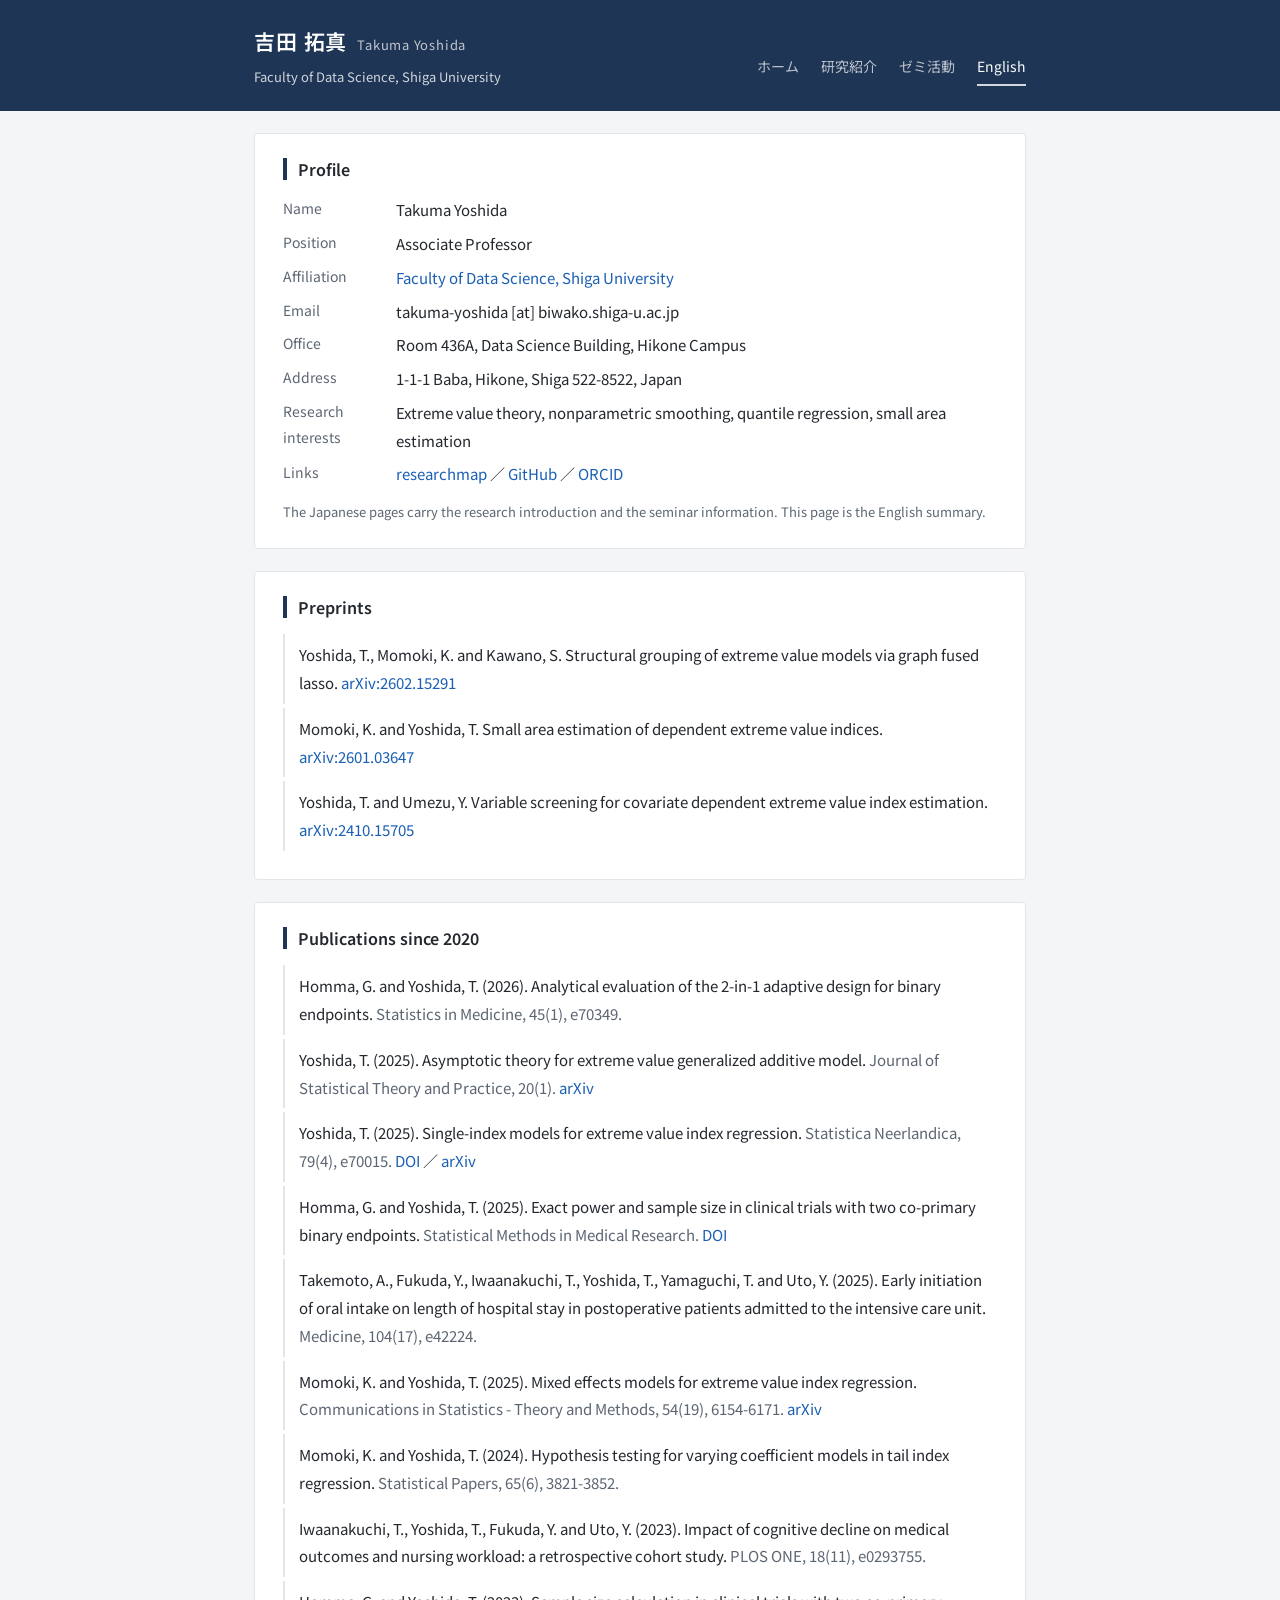
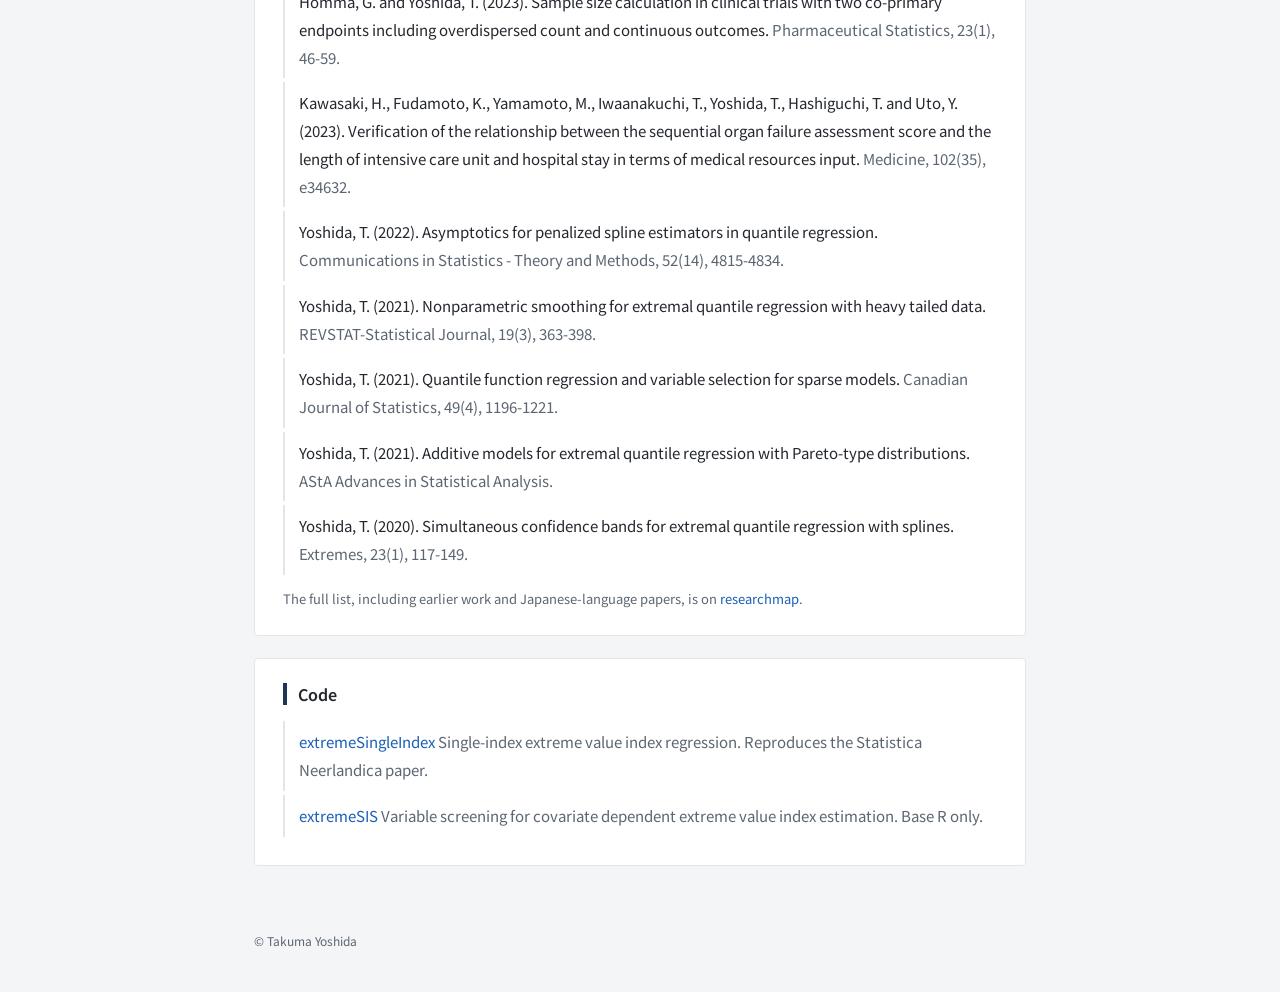
==== english.html @ 2ed0a816 "Add an English page Fourth tab for international readers: profile, preprints, English papers since 2" ====
<!DOCTYPE html>
<html lang="en">
<head>
<meta charset="utf-8">
<meta name="viewport" content="width=device-width, initial-scale=1">
<title>Takuma Yoshida | Shiga University</title>
<meta name="description" content="Takuma Yoshida, Associate Professor, Faculty of Data Science, Shiga University. Extreme value theory, nonparametric smoothing, quantile regression, small area estimation.">
<meta property="og:type" content="website">
<meta property="og:site_name" content="Takuma Yoshida">
<meta property="og:locale" content="en_US">
<meta property="og:title" content="Takuma Yoshida | Shiga University">
<meta property="og:description" content="Associate Professor, Faculty of Data Science, Shiga University. Extreme value theory, nonparametric smoothing, quantile regression, small area estimation.">
<meta property="og:url" content="https://takuma-yoshida919.github.io/english.html">
<meta name="twitter:card" content="summary">
<link rel="preconnect" href="https://fonts.googleapis.com">
<link rel="preconnect" href="https://fonts.gstatic.com" crossorigin>
<link href="https://fonts.googleapis.com/css2?family=Noto+Sans+JP:wght@400;500;600&display=swap" rel="stylesheet">
<link rel="stylesheet" href="assets/css/style.css?v=3">
<link rel="canonical" href="https://takuma-yoshida919.github.io/english.html">
<link rel="alternate" hreflang="ja" href="https://takuma-yoshida919.github.io/">
<link rel="alternate" hreflang="en" href="https://takuma-yoshida919.github.io/english.html">
<link rel="alternate" hreflang="x-default" href="https://takuma-yoshida919.github.io/">
<script data-goatcounter="https://takuma-yoshida.goatcounter.com/count"
        async src="//gc.zgo.at/count.js"></script>
</head>
<body>

<header class="site-header">
  <div class="inner">
    <div class="who">
      <h1>吉田 拓真<span class="romaji">Takuma Yoshida</span></h1>
      <p>Faculty of Data Science, Shiga University</p>
    </div>
    <nav class="tabs">
      <a href="./">ホーム</a>
      <a href="research.html">研究紹介</a>
      <a href="seminar.html">ゼミ活動</a>
      <a href="english.html" class="on">English</a>
    </nav>
  </div>
</header>

<main>

<section>
  <h2>Profile</h2>
  <dl class="profile">
    <dt>Name</dt>
    <dd>Takuma Yoshida</dd>
    <dt>Position</dt>
    <dd>Associate Professor</dd>
    <dt>Affiliation</dt>
    <dd><a href="https://www.ds.shiga-u.ac.jp/">Faculty of Data Science, Shiga University</a></dd>
    <dt>Email</dt>
    <dd>takuma-yoshida [at] biwako.shiga-u.ac.jp</dd>
    <dt>Office</dt>
    <dd>Room 436A, Data Science Building, Hikone Campus</dd>
    <dt>Address</dt>
    <dd>1-1-1 Baba, Hikone, Shiga 522-8522, Japan</dd>
    <dt>Research interests</dt>
    <dd>Extreme value theory, nonparametric smoothing, quantile regression, small area estimation</dd>
    <dt>Links</dt>
    <dd><a href="https://researchmap.jp/takuma_yoshida">researchmap</a> ／ <a href="https://github.com/takuma-yoshida919">GitHub</a> ／ <a href="https://orcid.org/0000-0002-5423-7930">ORCID</a></dd>
  </dl>
  <p class="note">The Japanese pages carry the research introduction and the seminar information. This page is the English summary.</p>
</section>

<section>
  <h2>Preprints</h2>
  <ul class="papers">
    <li>Yoshida, T., Momoki, K. and Kawano, S. Structural grouping of extreme value models via graph fused lasso. <a href="https://arxiv.org/abs/2602.15291">arXiv:2602.15291</a></li>
    <li>Momoki, K. and Yoshida, T. Small area estimation of dependent extreme value indices. <a href="https://arxiv.org/abs/2601.03647">arXiv:2601.03647</a></li>
    <li>Yoshida, T. and Umezu, Y. Variable screening for covariate dependent extreme value index estimation. <a href="https://arxiv.org/abs/2410.15705">arXiv:2410.15705</a></li>
  </ul>
</section>

<section>
  <h2>Publications since 2020</h2>
  <ul class="papers">
    <li>Homma, G. and Yoshida, T. (2026). Analytical evaluation of the 2-in-1 adaptive design for binary endpoints. <span class="venue">Statistics in Medicine, 45(1), e70349.</span></li>
    <li>Yoshida, T. (2025). Asymptotic theory for extreme value generalized additive model. <span class="venue">Journal of Statistical Theory and Practice, 20(1).</span> <a href="https://arxiv.org/abs/2303.02402">arXiv</a></li>
    <li>Yoshida, T. (2025). Single-index models for extreme value index regression. <span class="venue">Statistica Neerlandica, 79(4), e70015.</span> <a href="https://doi.org/10.1111/stan.70015">DOI</a> ／ <a href="https://arxiv.org/abs/2203.05758">arXiv</a></li>
    <li>Homma, G. and Yoshida, T. (2025). Exact power and sample size in clinical trials with two co-primary binary endpoints. <span class="venue">Statistical Methods in Medical Research.</span> <a href="https://doi.org/10.1177/09622802251368697">DOI</a></li>
    <li>Takemoto, A., Fukuda, Y., Iwaanakuchi, T., Yoshida, T., Yamaguchi, T. and Uto, Y. (2025). Early initiation of oral intake on length of hospital stay in postoperative patients admitted to the intensive care unit. <span class="venue">Medicine, 104(17), e42224.</span></li>
    <li>Momoki, K. and Yoshida, T. (2025). Mixed effects models for extreme value index regression. <span class="venue">Communications in Statistics - Theory and Methods, 54(19), 6154-6171.</span> <a href="https://arxiv.org/abs/2305.05106">arXiv</a></li>
    <li>Momoki, K. and Yoshida, T. (2024). Hypothesis testing for varying coefficient models in tail index regression. <span class="venue">Statistical Papers, 65(6), 3821-3852.</span></li>
    <li>Iwaanakuchi, T., Yoshida, T., Fukuda, Y. and Uto, Y. (2023). Impact of cognitive decline on medical outcomes and nursing workload: a retrospective cohort study. <span class="venue">PLOS ONE, 18(11), e0293755.</span></li>
    <li>Homma, G. and Yoshida, T. (2023). Sample size calculation in clinical trials with two co-primary endpoints including overdispersed count and continuous outcomes. <span class="venue">Pharmaceutical Statistics, 23(1), 46-59.</span></li>
    <li>Kawasaki, H., Fudamoto, K., Yamamoto, M., Iwaanakuchi, T., Yoshida, T., Hashiguchi, T. and Uto, Y. (2023). Verification of the relationship between the sequential organ failure assessment score and the length of intensive care unit and hospital stay in terms of medical resources input. <span class="venue">Medicine, 102(35), e34632.</span></li>
    <li>Yoshida, T. (2022). Asymptotics for penalized spline estimators in quantile regression. <span class="venue">Communications in Statistics - Theory and Methods, 52(14), 4815-4834.</span></li>
    <li>Yoshida, T. (2021). Nonparametric smoothing for extremal quantile regression with heavy tailed data. <span class="venue">REVSTAT-Statistical Journal, 19(3), 363-398.</span></li>
    <li>Yoshida, T. (2021). Quantile function regression and variable selection for sparse models. <span class="venue">Canadian Journal of Statistics, 49(4), 1196-1221.</span></li>
    <li>Yoshida, T. (2021). Additive models for extremal quantile regression with Pareto-type distributions. <span class="venue">AStA Advances in Statistical Analysis.</span></li>
    <li>Yoshida, T. (2020). Simultaneous confidence bands for extremal quantile regression with splines. <span class="venue">Extremes, 23(1), 117-149.</span></li>
  </ul>
  <p class="note">The full list, including earlier work and Japanese-language papers, is on <a href="https://researchmap.jp/takuma_yoshida">researchmap</a>.</p>
</section>

<section>
  <h2>Code</h2>
  <ul class="papers">
    <li><a href="https://github.com/takuma-yoshida919/extremeSingleIndex">extremeSingleIndex</a> <span class="venue">Single-index extreme value index regression. Reproduces the Statistica Neerlandica paper.</span></li>
    <li><a href="https://github.com/takuma-yoshida919/extremeSIS">extremeSIS</a> <span class="venue">Variable screening for covariate dependent extreme value index estimation. Base R only.</span></li>
  </ul>
</section>

</main>

<footer>
  &copy; Takuma Yoshida
</footer>

</body>
</html>
---- assets/css/style.css ----
:root {
  --navy: #1e3555;
  --navy-dark: #16283f;
  --ink: #23272e;
  --muted: #5c6672;
  --line: #e2e6ea;
  --bg: #f4f5f7;
  --link: #1a5fb4;
}

* { box-sizing: border-box; }

html { -webkit-text-size-adjust: 100%; }

body {
  margin: 0;
  background: var(--bg);
  color: var(--ink);
  font-family: "Noto Sans JP", "Yu Gothic", "Hiragino Sans", "Meiryo", system-ui, sans-serif;
  font-size: 15px;
  line-height: 1.85;
}

a { color: var(--link); text-decoration: none; }
a:hover { text-decoration: underline; }

/* header */

.site-header {
  background: var(--navy);
  color: #fff;
  padding: 22px 0;
}

.site-header .inner {
  max-width: 820px;
  margin: 0 auto;
  padding: 0 24px;
  display: flex;
  align-items: flex-end;
  justify-content: space-between;
  flex-wrap: wrap;
  gap: 12px 24px;
}

.site-header h1 {
  margin: 0;
  font-size: 21px;
  font-weight: 600;
  letter-spacing: 0.04em;
}

.site-header .romaji {
  font-size: 13px;
  font-weight: 400;
  opacity: 0.72;
  margin-left: 10px;
  letter-spacing: 0.06em;
}

.site-header p {
  margin: 4px 0 0;
  font-size: 13px;
  opacity: 0.8;
}

.tabs {
  display: flex;
  gap: 22px;
  padding-bottom: 3px;
}

.tabs a {
  color: #fff;
  opacity: 0.7;
  font-size: 14px;
  padding-bottom: 4px;
  border-bottom: 2px solid transparent;
}

.tabs a:hover {
  opacity: 1;
  text-decoration: none;
}

.tabs a.on {
  opacity: 1;
  border-bottom-color: rgba(255, 255, 255, 0.8);
}

/* layout */

main {
  max-width: 820px;
  margin: 0 auto;
  padding: 0 24px 64px;
}

section {
  background: #fff;
  border: 1px solid var(--line);
  border-radius: 4px;
  padding: 24px 28px;
  margin-top: 22px;
}

h2 {
  margin: 0 0 16px;
  padding-left: 11px;
  border-left: 4px solid var(--navy);
  font-size: 16px;
  font-weight: 600;
  line-height: 1.4;
}

h3 {
  margin: 22px 0 8px;
  font-size: 14px;
  font-weight: 600;
  color: var(--muted);
}

/* profile list */

dl.profile {
  margin: 0;
  display: grid;
  grid-template-columns: 7.5em 1fr;
  gap: 6px 0;
}

dl.profile dt {
  color: var(--muted);
  font-size: 14px;
}

dl.profile dd { margin: 0; }

/* lists */

ul { margin: 0; padding-left: 1.3em; }
ul li { margin-bottom: 3px; }

ul.papers { list-style: none; padding-left: 0; }

ul.papers li {
  padding: 7px 0 7px 14px;
  border-left: 2px solid var(--line);
  margin-bottom: 4px;
}

ul.papers .venue { color: var(--muted); }

ul.roster {
  list-style: none;
  padding-left: 0;
  margin: 0;
  border-bottom: 1px solid var(--line);
}

ul.roster li {
  display: grid;
  grid-template-columns: 15em 1fr;
  gap: 0 12px;
  padding: 4px 0;
  border-top: 1px solid var(--line);
}

ul.roster li:first-child { border-top: 0; }

ul.roster .term { color: var(--muted); font-size: 14px; }

.nb { white-space: nowrap; }

section p { margin: 0 0 13px; }
section p:last-child { margin-bottom: 0; }

.eg {
  margin-top: 14px;
  padding-top: 12px;
  border-top: 1px solid var(--line);
  font-size: 14px;
  color: var(--muted);
}

.eg b {
  font-weight: 500;
  color: var(--ink);
  margin-right: 8px;
}

.lead { color: var(--muted); }

.note { color: var(--muted); font-size: 13px; margin: 12px 0 0; }

/* footer */

footer {
  max-width: 820px;
  margin: 0 auto;
  padding: 0 24px 40px;
  color: var(--muted);
  font-size: 12px;
}

/* narrow screens */

@media (max-width: 620px) {
  body { font-size: 14px; }
  section { padding: 20px 18px; }
  dl.profile { grid-template-columns: 1fr; gap: 0; }
  dl.profile dt { margin-top: 10px; font-size: 13px; }
  .site-header .romaji { display: block; margin-left: 0; }
  .site-header .inner { align-items: flex-start; }
  .tabs { gap: 18px; }
  ul.roster li { grid-template-columns: 1fr; padding: 8px 0; }
}
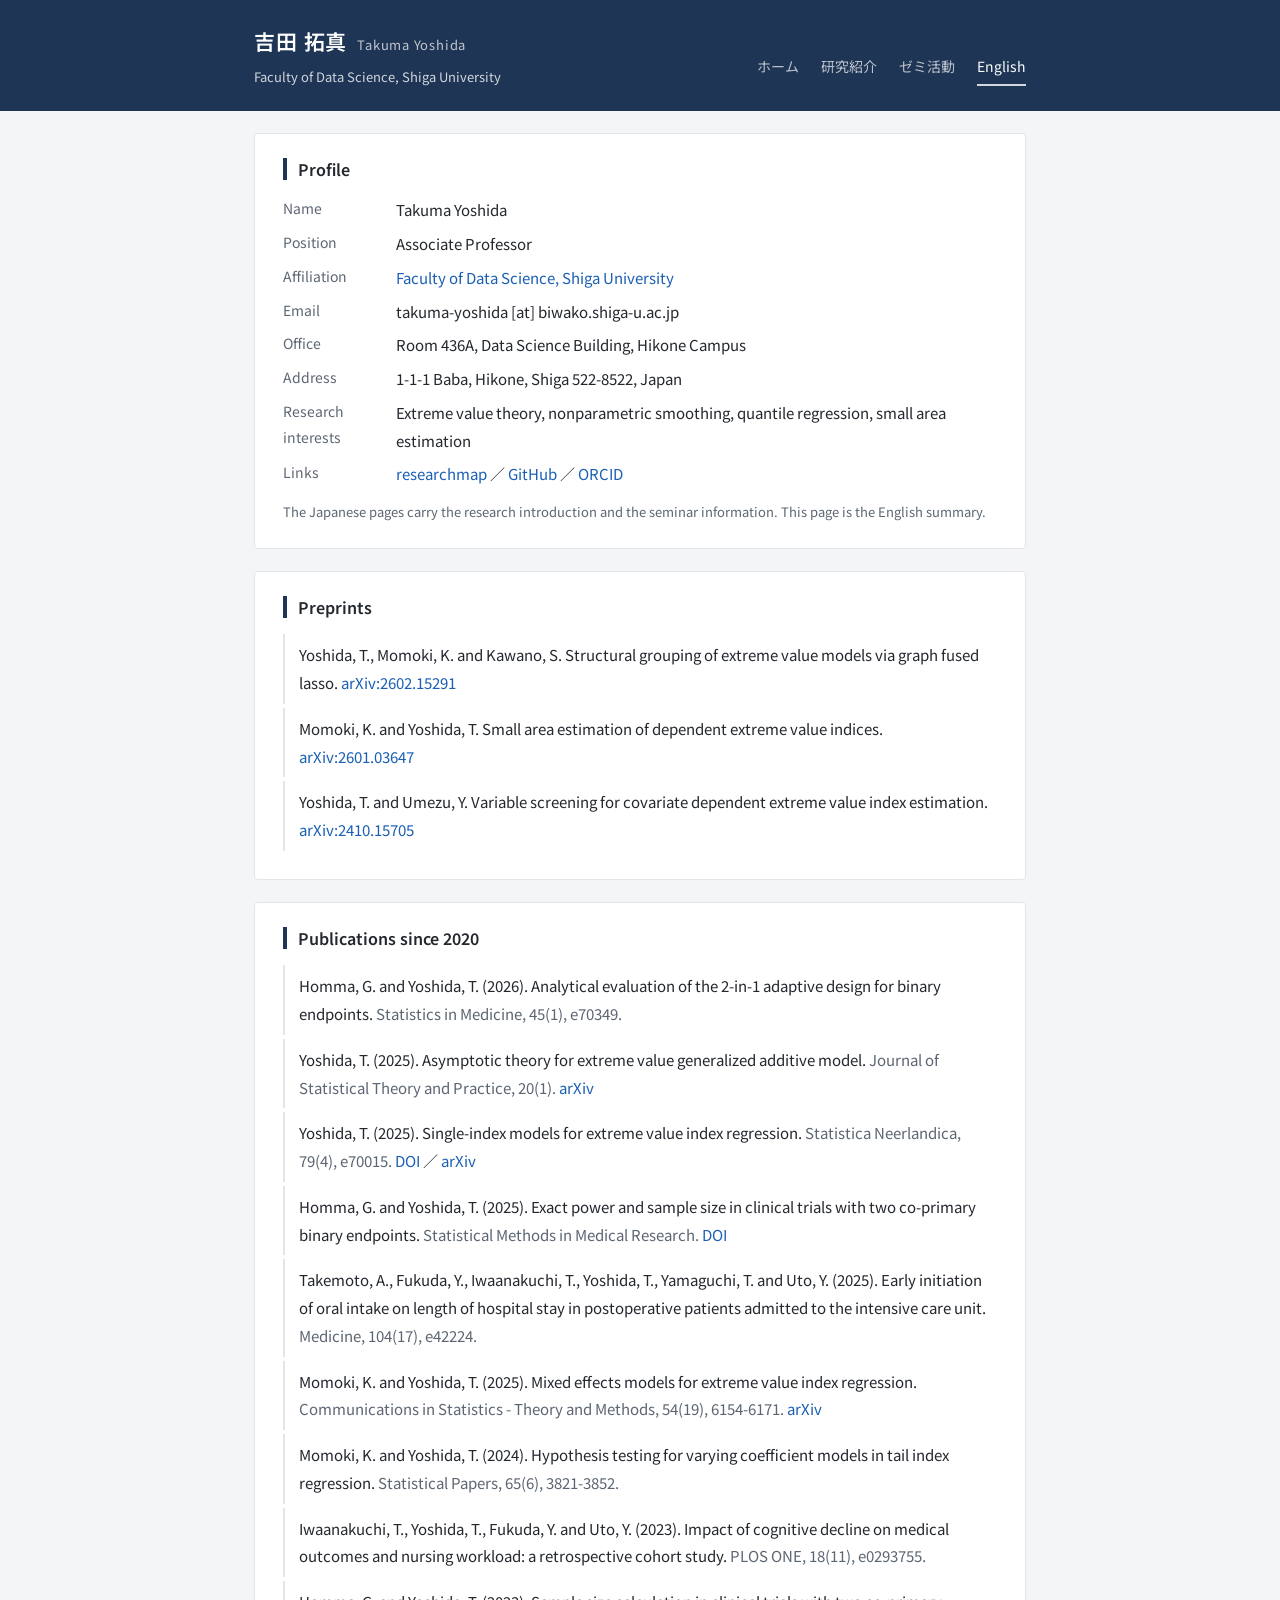
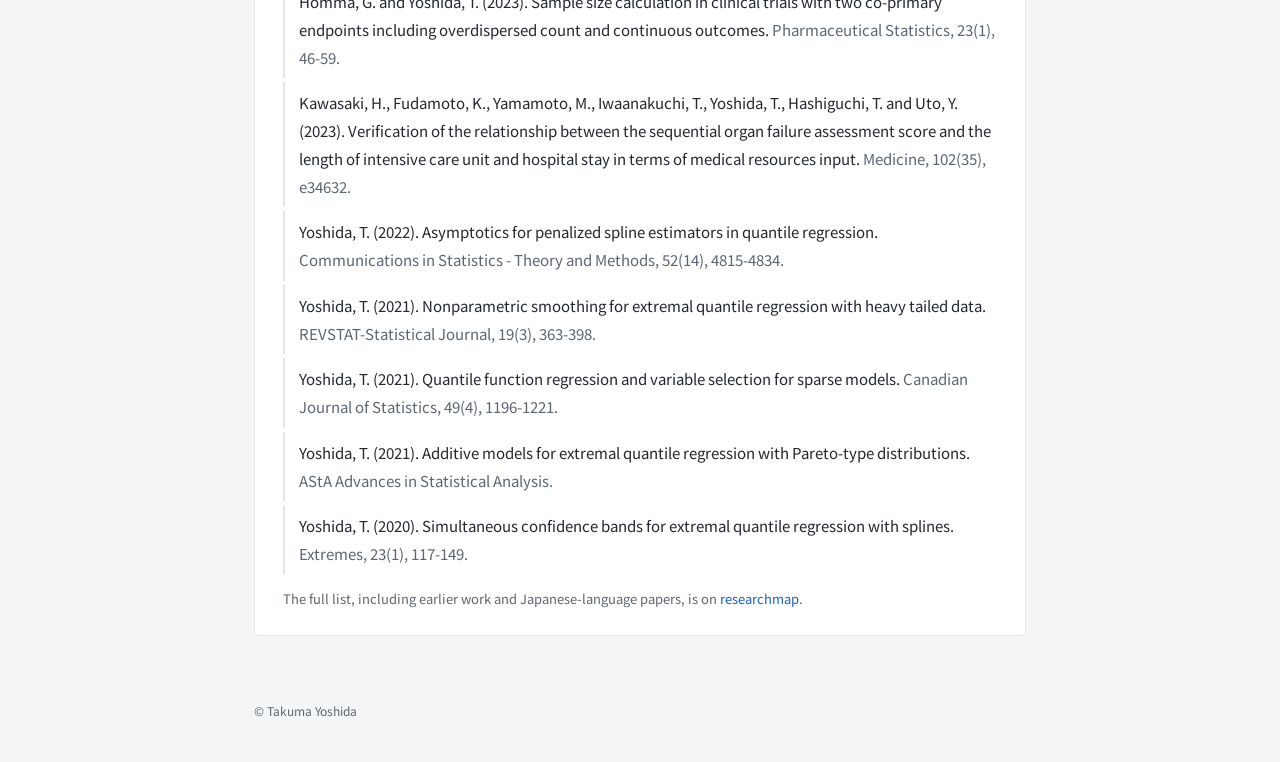
==== commit 8cc5801f: "Drop the code section from the English page The GitHub link in the profile already reaches the repos" ====
--- a/english.html
+++ b/english.html
@@ -96,14 +96,6 @@
   <p class="note">The full list, including earlier work and Japanese-language papers, is on <a href="https://researchmap.jp/takuma_yoshida">researchmap</a>.</p>
 </section>
 
-<section>
-  <h2>Code</h2>
-  <ul class="papers">
-    <li><a href="https://github.com/takuma-yoshida919/extremeSingleIndex">extremeSingleIndex</a> <span class="venue">Single-index extreme value index regression. Reproduces the Statistica Neerlandica paper.</span></li>
-    <li><a href="https://github.com/takuma-yoshida919/extremeSIS">extremeSIS</a> <span class="venue">Variable screening for covariate dependent extreme value index estimation. Base R only.</span></li>
-  </ul>
-</section>
-
 </main>
 
 <footer>
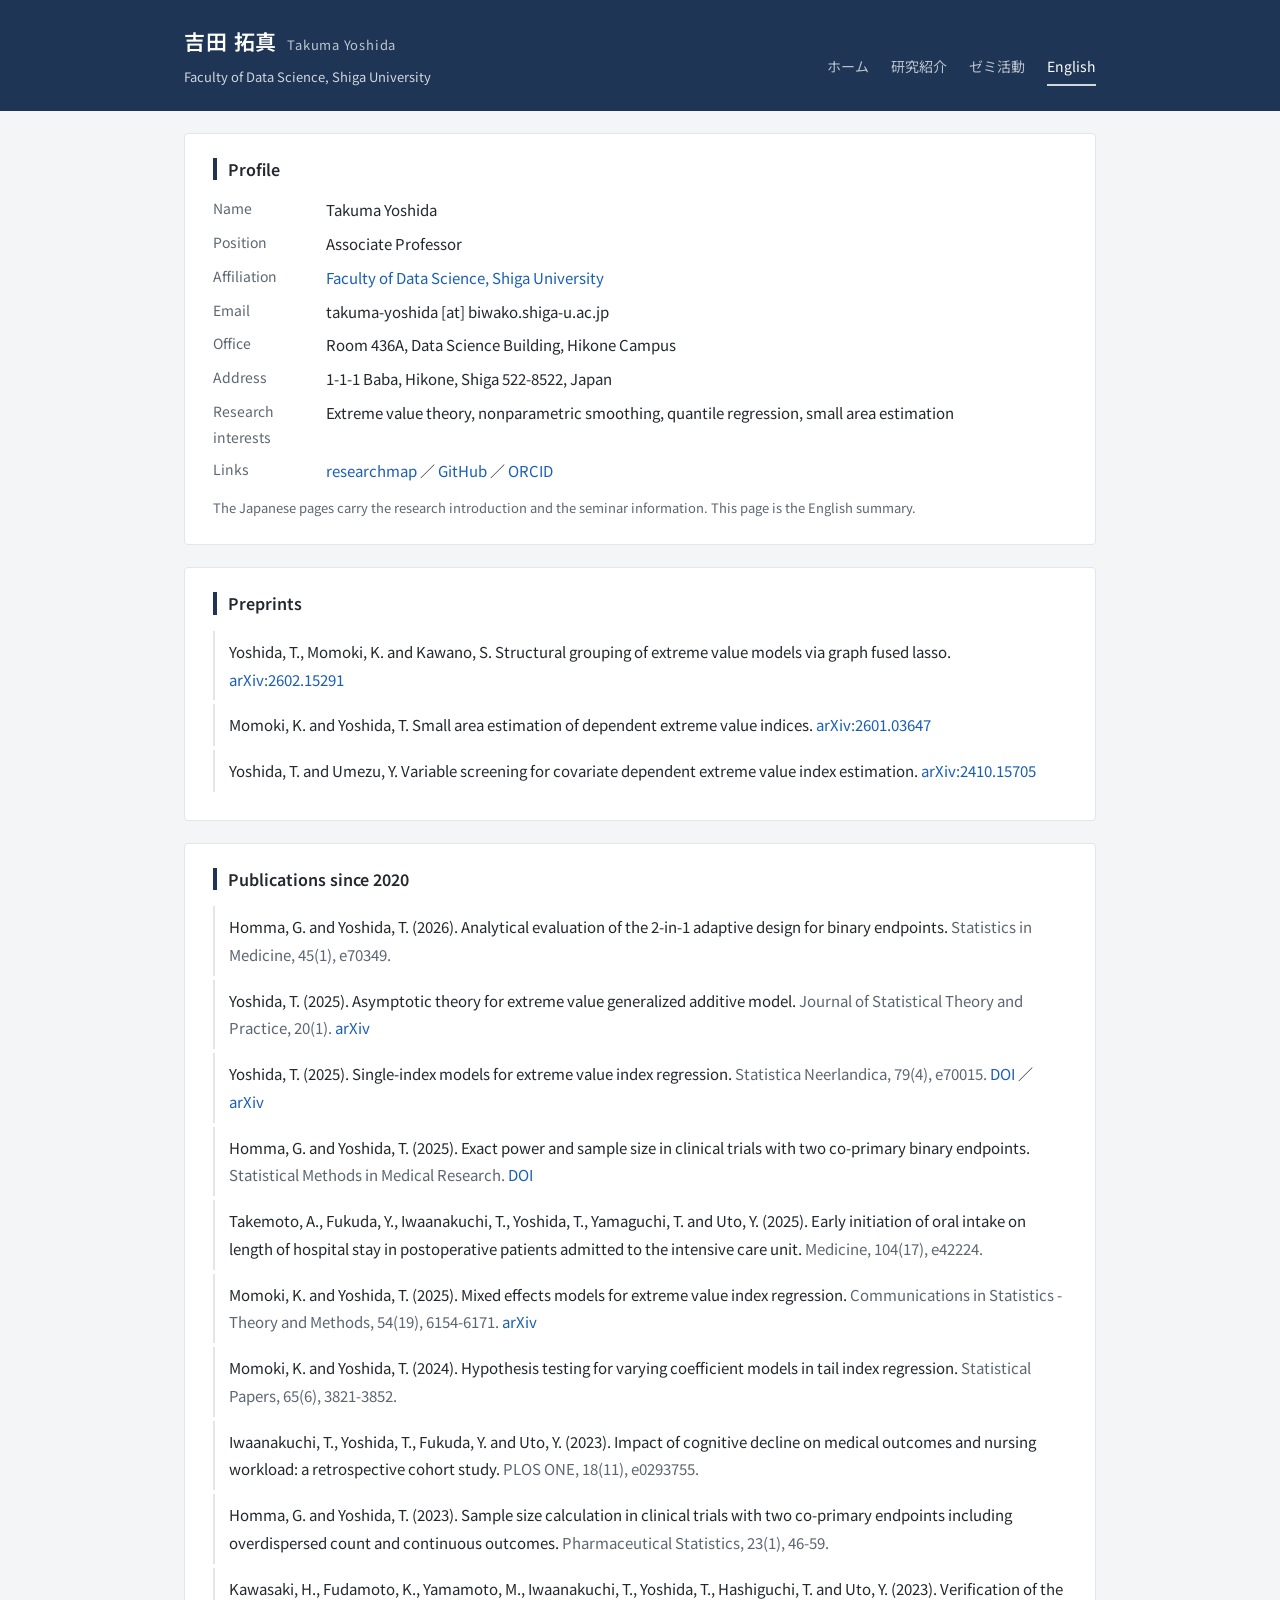
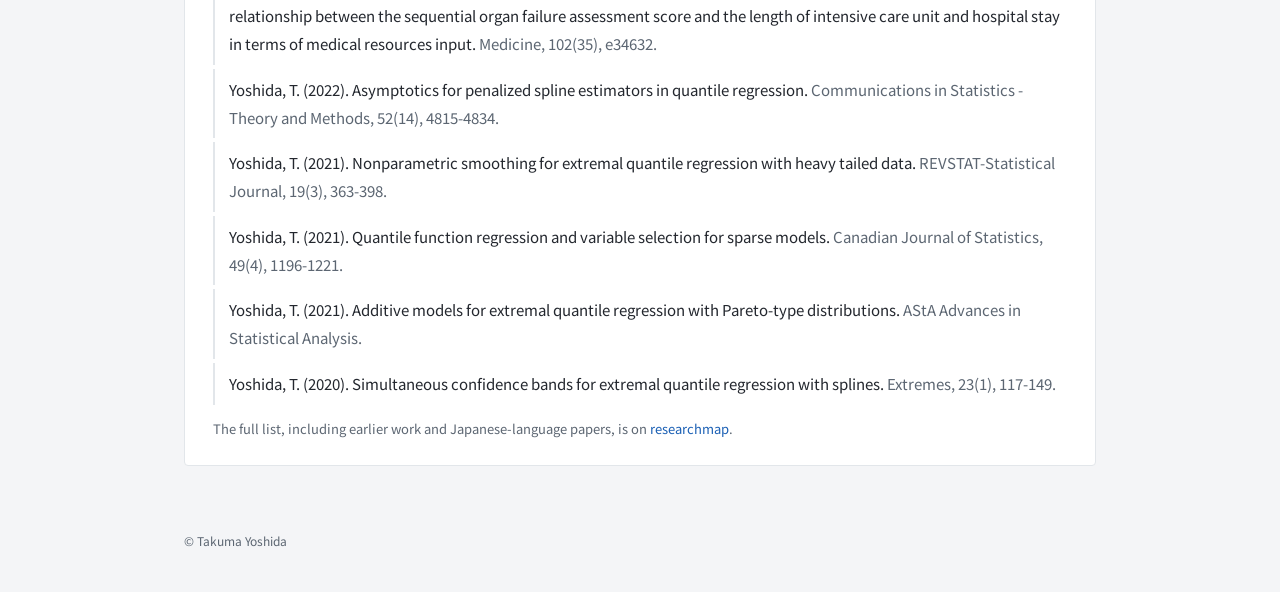
==== commit 58d8fb2b: "Widen the page body and the photo column All four pages go from 820 to 960 px, the profile photo fro" ====
--- a/english.html
+++ b/english.html
@@ -15,7 +15,7 @@
 <link rel="preconnect" href="https://fonts.googleapis.com">
 <link rel="preconnect" href="https://fonts.gstatic.com" crossorigin>
 <link href="https://fonts.googleapis.com/css2?family=Noto+Sans+JP:wght@400;500;600&display=swap" rel="stylesheet">
-<link rel="stylesheet" href="assets/css/style.css?v=3">
+<link rel="stylesheet" href="assets/css/style.css?v=8">
 <link rel="canonical" href="https://takuma-yoshida919.github.io/english.html">
 <link rel="alternate" hreflang="ja" href="https://takuma-yoshida919.github.io/">
 <link rel="alternate" hreflang="en" href="https://takuma-yoshida919.github.io/english.html">
--- a/assets/css/style.css
+++ b/assets/css/style.css
@@ -33,7 +33,7 @@
 }
 
 .site-header .inner {
-  max-width: 820px;
+  max-width: 960px;
   margin: 0 auto;
   padding: 0 24px;
   display: flex;
@@ -91,7 +91,7 @@
 /* layout */
 
 main {
-  max-width: 820px;
+  max-width: 960px;
   margin: 0 auto;
   padding: 0 24px 64px;
 }
@@ -136,6 +136,32 @@
 
 dl.profile dd { margin: 0; }
 
+/* profile list on the left, photo on the right */
+
+.profile-wrap {
+  display: grid;
+  grid-template-columns: 1fr 340px;
+  gap: 0 28px;
+  align-items: start;
+}
+
+figure.portrait { margin: 4px 0 0; }
+
+figure.portrait img {
+  display: block;
+  width: 100%;
+  max-width: none;
+  height: auto;
+  border: 0;
+  border-radius: 4px;
+}
+
+figure.portrait figcaption {
+  margin-top: 6px;
+  font-size: 11px;
+  line-height: 1.6;
+}
+
 /* lists */
 
 ul { margin: 0; padding-left: 1.3em; }
@@ -193,10 +219,40 @@
 
 .note { color: var(--muted); font-size: 13px; margin: 12px 0 0; }
 
+/* figures */
+
+figure { margin: 4px 0 18px; }
+
+figure img {
+  display: block;
+  width: 100%;
+  max-width: 540px;
+  margin: 0 auto;
+  height: auto;
+  border: 1px solid var(--line);
+  border-radius: 4px;
+}
+
+figure.pair .panels {
+  display: grid;
+  grid-template-columns: 1fr 1fr;
+  gap: 12px;
+}
+
+figcaption {
+  margin-top: 8px;
+  font-size: 13px;
+  line-height: 1.7;
+  color: var(--muted);
+}
+
+/* "left/right" in a caption becomes "top/bottom" once the panels stack */
+.stack { display: none; }
+
 /* footer */
 
 footer {
-  max-width: 820px;
+  max-width: 960px;
   margin: 0 auto;
   padding: 0 24px 40px;
   color: var(--muted);
@@ -209,9 +265,14 @@
   body { font-size: 14px; }
   section { padding: 20px 18px; }
   dl.profile { grid-template-columns: 1fr; gap: 0; }
+  .profile-wrap { grid-template-columns: 1fr; }
+  figure.portrait { margin-top: 18px; }
   dl.profile dt { margin-top: 10px; font-size: 13px; }
   .site-header .romaji { display: block; margin-left: 0; }
   .site-header .inner { align-items: flex-start; }
   .tabs { gap: 18px; }
   ul.roster li { grid-template-columns: 1fr; padding: 8px 0; }
-}
+  figure.pair .panels { grid-template-columns: 1fr; }
+  .side { display: none; }
+  .stack { display: inline; }
+}
